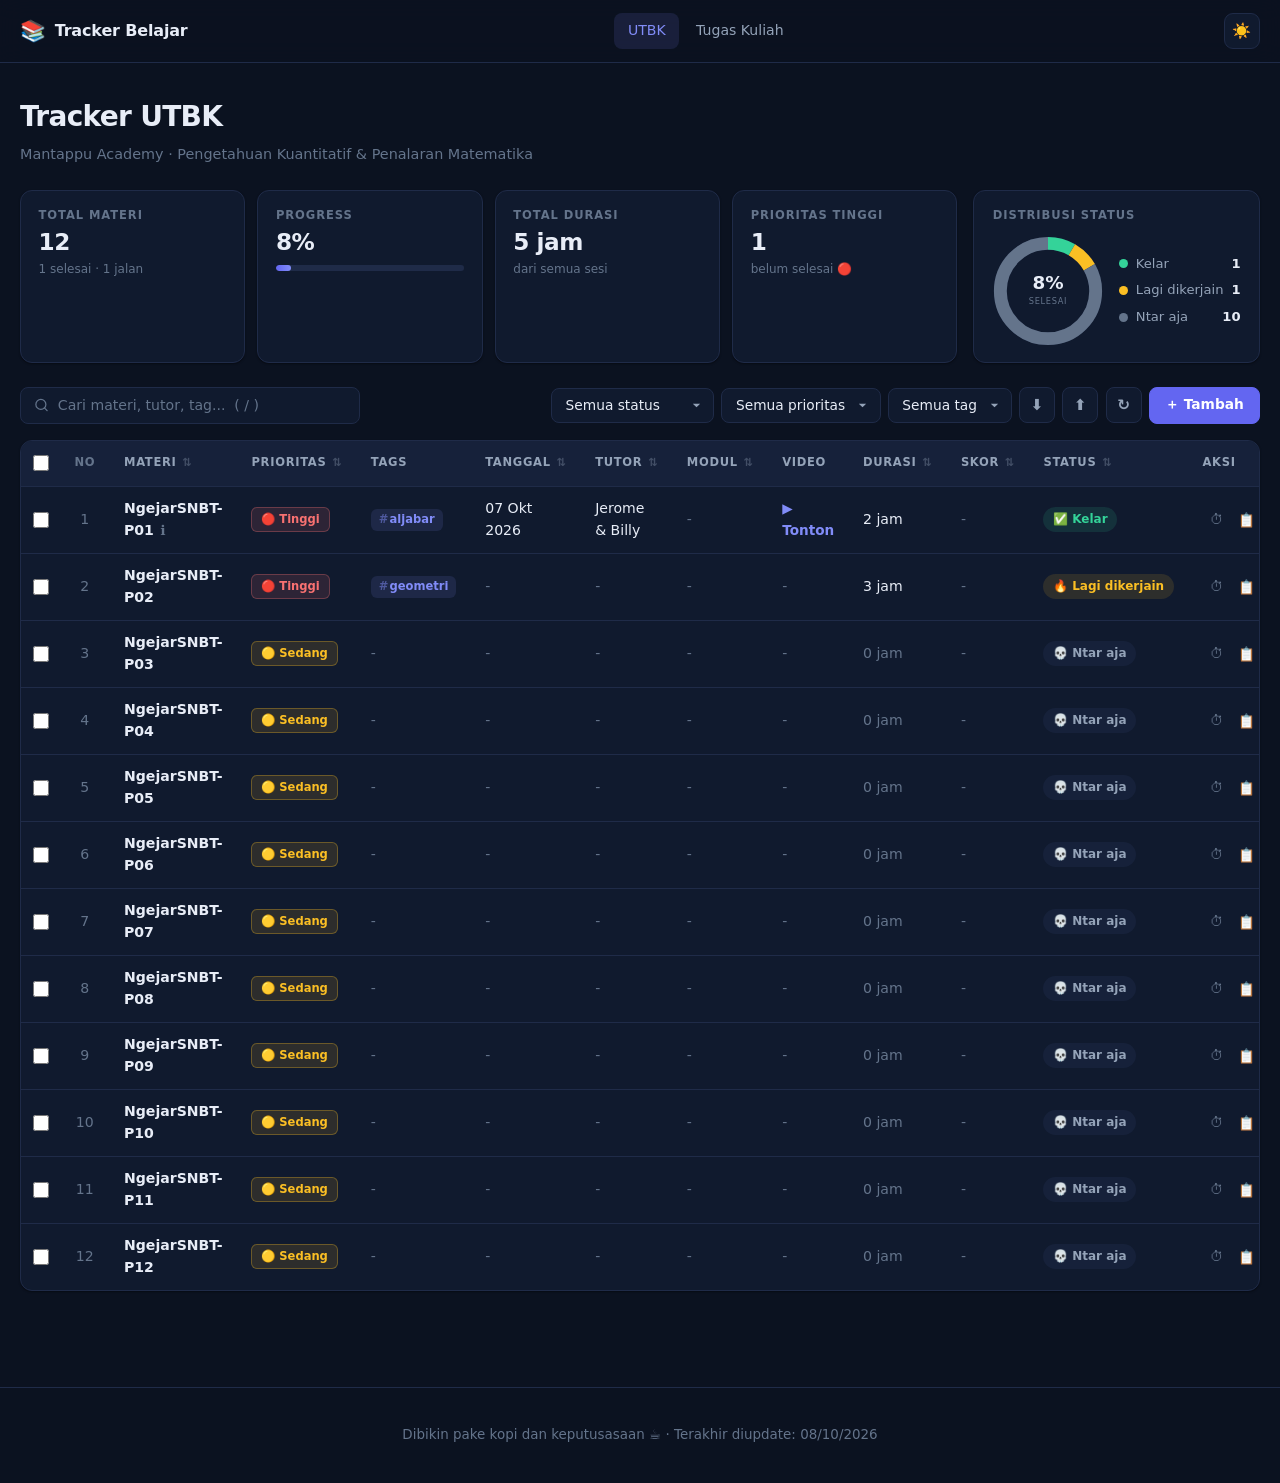
==== index.html @ 646f605d "init: tracker belajar" ====
<!DOCTYPE html>
<html lang="id">

<head>
    <meta charset="UTF-8">
    <meta name="viewport" content="width=device-width, initial-scale=1.0">
    <meta name="description" content="Tracker belajar UTBK dan tugas kuliah">
    <meta name="theme-color" content="#0b1220">
    <title>Tracker UTBK · Tracker Belajar</title>
    <link rel="icon" href="data:image/svg+xml,%3Csvg xmlns='http://www.w3.org/2000/svg' viewBox='0 0 100 100'%3E%3Ctext y='.9em' font-size='90'%3E%F0%9F%93%9A%3C/text%3E%3C/svg%3E">
    <link rel="manifest" href="manifest.json">
    <link rel="stylesheet" href="css/style.css">
</head>

<body data-page="utbk">

    <header class="site-header">
        <div class="container header-inner">
            <a href="index.html" class="brand">
                <span class="brand-icon">📚</span>
                <span class="brand-text">Tracker Belajar</span>
            </a>
            <nav class="nav">
                <a href="index.html" class="nav-link active">UTBK</a>
                <a href="tugas.html" class="nav-link">Tugas Kuliah</a>
            </nav>
            <div class="header-actions">
                <button class="icon-round" id="btn-theme" title="Ganti tema" aria-label="Ganti tema">☀️</button>
            </div>
        </div>
    </header>

    <main class="container">

        <section class="hero">
            <h1>Tracker UTBK</h1>
            <p class="subtitle">Mantappu Academy · Pengetahuan Kuantitatif &amp; Penalaran Matematika</p>
        </section>

        <section class="dashboard">
            <div class="stats" id="stats" aria-label="Statistik"></div>
            <div class="chart-card">
                <div class="chart-title">Distribusi Status</div>
                <div class="chart-wrap">
                    <svg id="chart" viewBox="0 0 120 120" aria-hidden="true"></svg>
                    <div class="chart-legend" id="chart-legend"></div>
                </div>
            </div>
        </section>

        <section class="toolbar">
            <div class="search-box">
                <svg viewBox="0 0 24 24" fill="none" stroke="currentColor" stroke-width="2" stroke-linecap="round" stroke-linejoin="round" aria-hidden="true">
                    <circle cx="11" cy="11" r="8"></circle>
                    <line x1="21" y1="21" x2="16.65" y2="16.65"></line>
                </svg>
                <input type="search" id="search" placeholder="Cari materi, tutor, tag...  ( / )" aria-label="Cari">
            </div>
            <div class="filters">
                <select id="filter-status" aria-label="Filter status">
                    <option value="all">Semua status</option>
                    <option value="selesai">✅ Kelar</option>
                    <option value="progress">🔥 Lagi dikerjain</option>
                    <option value="pending">💀 Ntar aja</option>
                </select>
                <select id="filter-priority" aria-label="Filter prioritas">
                    <option value="all">Semua prioritas</option>
                    <option value="high">🔴 Tinggi</option>
                    <option value="med">🟡 Sedang</option>
                    <option value="low">🔵 Rendah</option>
                </select>
                <select id="filter-tag" aria-label="Filter tag">
                    <option value="all">Semua tag</option>
                </select>
                <button class="btn btn-icon" id="btn-export" title="Export JSON" aria-label="Export">⬇</button>
                <button class="btn btn-icon" id="btn-import" title="Import JSON" aria-label="Import">⬆</button>
                <button class="btn btn-icon" id="btn-reset" title="Reset ke data awal" aria-label="Reset">↻</button>
                <button class="btn btn-primary" id="btn-add" title="Tambah (N)">＋ Tambah</button>
                <input type="file" id="import-file" accept="application/json,.json" hidden>
            </div>
        </section>

        <div class="bulk-bar" id="bulk-bar" hidden>
            <span class="bulk-count" id="bulk-count">0 item dipilih</span>
            <span class="spacer"></span>
            <button class="btn btn-ghost" id="btn-bulk-clear">Batal</button>
            <button class="btn btn-danger" id="btn-bulk-delete">Hapus terpilih</button>
        </div>

        <section class="table-wrap">
            <table id="utbk-table">
                <thead></thead>
                <tbody></tbody>
            </table>
            <div id="empty-state" class="empty-state" hidden>
                <span class="emoji">🔍</span>
                <p>Tidak ada data yang cocok. Coba ubah filter atau kata kunci.</p>
            </div>
        </section>

    </main>

    <footer class="site-footer">
        <div class="container">
            <p>Dibikin pake kopi dan keputusasaan ☕ · Terakhir diupdate:
                <time datetime="2026-10-08">08/10/2026</time>
            </p>
        </div>
    </footer>

    <!-- Running timer -->
    <div class="running-timer" id="running-timer" hidden>
        <span class="running-dot"></span>
        <span class="running-label" id="running-label">Fokus</span>
        <span class="running-time" id="running-time">00:00:00</span>
        <button class="btn btn-primary" id="btn-stop-timer">Stop &amp; Simpan</button>
        <button class="btn btn-ghost" id="btn-cancel-timer">Batal</button>
    </div>

    <!-- Modal -->
    <div class="modal-backdrop" id="modal" hidden>
        <div class="modal" role="dialog" aria-modal="true" aria-labelledby="modal-title">
            <header class="modal-header">
                <h2 id="modal-title">Tambah Data</h2>
                <button class="btn-close" id="modal-close" aria-label="Tutup">×</button>
            </header>
            <form id="form" class="modal-body" novalidate></form>
        </div>
    </div>

    <div class="toast-container" id="toast-container" aria-live="polite"></div>

    <script src="js/app.js"></script>
</body>

</html>
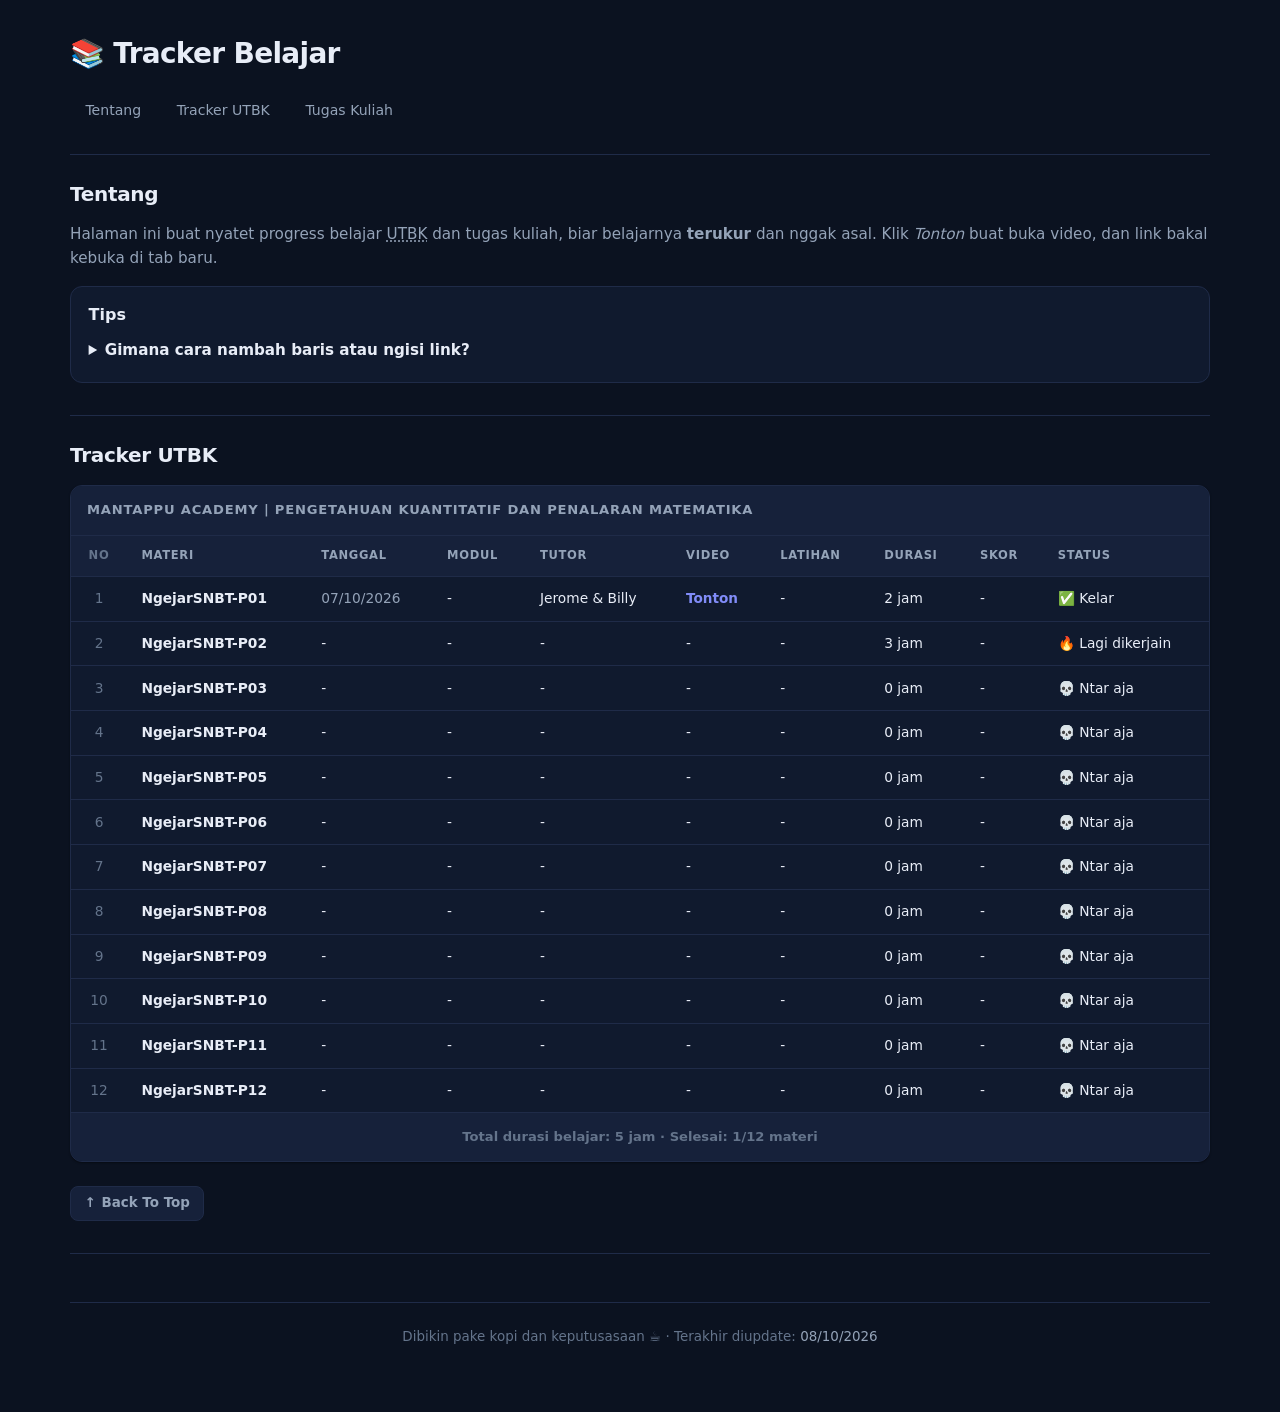
==== commit e028ce79: "style: dark dove theme" ====
--- a/index.html
+++ b/index.html
@@ -6,131 +6,180 @@
     <meta name="viewport" content="width=device-width, initial-scale=1.0">
     <meta name="description" content="Tracker belajar UTBK dan tugas kuliah">
     <meta name="theme-color" content="#0b1220">
-    <title>Tracker UTBK · Tracker Belajar</title>
+    <title>Tracker Belajar</title>
     <link rel="icon" href="data:image/svg+xml,%3Csvg xmlns='http://www.w3.org/2000/svg' viewBox='0 0 100 100'%3E%3Ctext y='.9em' font-size='90'%3E%F0%9F%93%9A%3C/text%3E%3C/svg%3E">
-    <link rel="manifest" href="manifest.json">
     <link rel="stylesheet" href="css/style.css">
 </head>
 
-<body data-page="utbk">
-
-    <header class="site-header">
-        <div class="container header-inner">
-            <a href="index.html" class="brand">
-                <span class="brand-icon">📚</span>
-                <span class="brand-text">Tracker Belajar</span>
-            </a>
-            <nav class="nav">
-                <a href="index.html" class="nav-link active">UTBK</a>
-                <a href="tugas.html" class="nav-link">Tugas Kuliah</a>
-            </nav>
-            <div class="header-actions">
-                <button class="icon-round" id="btn-theme" title="Ganti tema" aria-label="Ganti tema">☀️</button>
+<body>
+    <header>
+        <h1>📚 Tracker Belajar</h1>
+        <nav>
+            <ul>
+                <li><a href="#about">Tentang</a></li>
+                <li><a href="#utbk">Tracker UTBK</a></li>
+                <li><a href="tugas.html">Tugas Kuliah</a></li>
+            </ul>
+        </nav>
+    </header>
+    <hr>
+    <main>
+        <article id="about">
+            <h2>Tentang</h2>
+            <p>
+                Halaman ini buat nyatet progress belajar <abbr title="Ujian Tulis Berbasis Komputer">UTBK</abbr>
+                dan tugas kuliah, biar belajarnya <strong>terukur</strong> dan nggak asal. Klik <em>Tonton</em>
+                buat buka video, dan link bakal kebuka di tab baru.
+            </p>
+            <aside>
+                <h3>Tips</h3>
+                <details>
+                    <summary>Gimana cara nambah baris atau ngisi link?</summary>
+                    <p>
+                        Buka <code>index.html</code>, copy satu blok <code>&lt;tr&gt;...&lt;/tr&gt;</code>, lalu ganti
+                        isinya. Buat ngisi link, ganti <code>-</code> jadi:
+                    </p>
+                    <p>
+                        <code>&lt;a href="LINK-LO" target="_blank" rel="noopener noreferrer"&gt;Tonton&lt;/a&gt;</code>
+                    </p>
+                </details>
+            </aside>
+        </article>
+        <hr>
+        <article id="utbk">
+            <h2>Tracker UTBK</h2>
+            <div class="table-wrap">
+                <table>
+                    <caption>Mantappu Academy | Pengetahuan Kuantitatif dan Penalaran Matematika</caption>
+                    <thead>
+                        <tr>
+                            <th scope="col">No</th>
+                            <th scope="col">Materi</th>
+                            <th scope="col">Tanggal</th>
+                            <th scope="col">Modul</th>
+                            <th scope="col">Tutor</th>
+                            <th scope="col">Video</th>
+                            <th scope="col">Latihan</th>
+                            <th scope="col">Durasi</th>
+                            <th scope="col">Skor</th>
+                            <th scope="col">Status</th>
+                        </tr>
+                    </thead>
+                    <tbody>
+                        <tr>
+                            <td>1</td>
+                            <th scope="row">NgejarSNBT-P01</th>
+                            <td><time datetime="2026-10-07">07/10/2026</time></td>
+                            <td>-</td>
+                            <td>Jerome &amp; Billy</td>
+                            <td><a href="https://youtu.be/MTq084lkLxo?si=QuShExB4CA-Hv3eI" target="_blank" rel="noopener noreferrer">Tonton</a></td>
+                            <td>-</td>
+                            <td>2 jam</td>
+                            <td>-</td>
+                            <td>✅ Kelar</td>
+                        </tr>
+                        <tr>
+                            <td>2</td>
+                            <th scope="row">NgejarSNBT-P02</th>
+                            <td>-</td>
+                            <td>-</td>
+                            <td>-</td>
+                            <td>-</td>
+                            <td>-</td>
+                            <td>3 jam</td>
+                            <td>-</td>
+                            <td>🔥 Lagi dikerjain</td>
+                        </tr>
+                        <tr>
+                            <td>3</td>
+                            <th scope="row">NgejarSNBT-P03</th>
+                            <td>-</td><td>-</td><td>-</td><td>-</td><td>-</td>
+                            <td>0 jam</td><td>-</td>
+                            <td>💀 Ntar aja</td>
+                        </tr>
+                        <tr>
+                            <td>4</td>
+                            <th scope="row">NgejarSNBT-P04</th>
+                            <td>-</td><td>-</td><td>-</td><td>-</td><td>-</td>
+                            <td>0 jam</td><td>-</td>
+                            <td>💀 Ntar aja</td>
+                        </tr>
+                        <tr>
+                            <td>5</td>
+                            <th scope="row">NgejarSNBT-P05</th>
+                            <td>-</td><td>-</td><td>-</td><td>-</td><td>-</td>
+                            <td>0 jam</td><td>-</td>
+                            <td>💀 Ntar aja</td>
+                        </tr>
+                        <tr>
+                            <td>6</td>
+                            <th scope="row">NgejarSNBT-P06</th>
+                            <td>-</td><td>-</td><td>-</td><td>-</td><td>-</td>
+                            <td>0 jam</td><td>-</td>
+                            <td>💀 Ntar aja</td>
+                        </tr>
+                        <tr>
+                            <td>7</td>
+                            <th scope="row">NgejarSNBT-P07</th>
+                            <td>-</td><td>-</td><td>-</td><td>-</td><td>-</td>
+                            <td>0 jam</td><td>-</td>
+                            <td>💀 Ntar aja</td>
+                        </tr>
+                        <tr>
+                            <td>8</td>
+                            <th scope="row">NgejarSNBT-P08</th>
+                            <td>-</td><td>-</td><td>-</td><td>-</td><td>-</td>
+                            <td>0 jam</td><td>-</td>
+                            <td>💀 Ntar aja</td>
+                        </tr>
+                        <tr>
+                            <td>9</td>
+                            <th scope="row">NgejarSNBT-P09</th>
+                            <td>-</td><td>-</td><td>-</td><td>-</td><td>-</td>
+                            <td>0 jam</td><td>-</td>
+                            <td>💀 Ntar aja</td>
+                        </tr>
+                        <tr>
+                            <td>10</td>
+                            <th scope="row">NgejarSNBT-P10</th>
+                            <td>-</td><td>-</td><td>-</td><td>-</td><td>-</td>
+                            <td>0 jam</td><td>-</td>
+                            <td>💀 Ntar aja</td>
+                        </tr>
+                        <tr>
+                            <td>11</td>
+                            <th scope="row">NgejarSNBT-P11</th>
+                            <td>-</td><td>-</td><td>-</td><td>-</td><td>-</td>
+                            <td>0 jam</td><td>-</td>
+                            <td>💀 Ntar aja</td>
+                        </tr>
+                        <tr>
+                            <td>12</td>
+                            <th scope="row">NgejarSNBT-P12</th>
+                            <td>-</td><td>-</td><td>-</td><td>-</td><td>-</td>
+                            <td>0 jam</td><td>-</td>
+                            <td>💀 Ntar aja</td>
+                        </tr>
+                    </tbody>
+                    <tfoot>
+                        <tr>
+                            <td colspan="10">
+                                Total durasi belajar: 5 jam &middot; Selesai: 1/12 materi
+                            </td>
+                        </tr>
+                    </tfoot>
+                </table>
             </div>
-        </div>
-    </header>
-
-    <main class="container">
-
-        <section class="hero">
-            <h1>Tracker UTBK</h1>
-            <p class="subtitle">Mantappu Academy · Pengetahuan Kuantitatif &amp; Penalaran Matematika</p>
-        </section>
-
-        <section class="dashboard">
-            <div class="stats" id="stats" aria-label="Statistik"></div>
-            <div class="chart-card">
-                <div class="chart-title">Distribusi Status</div>
-                <div class="chart-wrap">
-                    <svg id="chart" viewBox="0 0 120 120" aria-hidden="true"></svg>
-                    <div class="chart-legend" id="chart-legend"></div>
-                </div>
-            </div>
-        </section>
-
-        <section class="toolbar">
-            <div class="search-box">
-                <svg viewBox="0 0 24 24" fill="none" stroke="currentColor" stroke-width="2" stroke-linecap="round" stroke-linejoin="round" aria-hidden="true">
-                    <circle cx="11" cy="11" r="8"></circle>
-                    <line x1="21" y1="21" x2="16.65" y2="16.65"></line>
-                </svg>
-                <input type="search" id="search" placeholder="Cari materi, tutor, tag...  ( / )" aria-label="Cari">
-            </div>
-            <div class="filters">
-                <select id="filter-status" aria-label="Filter status">
-                    <option value="all">Semua status</option>
-                    <option value="selesai">✅ Kelar</option>
-                    <option value="progress">🔥 Lagi dikerjain</option>
-                    <option value="pending">💀 Ntar aja</option>
-                </select>
-                <select id="filter-priority" aria-label="Filter prioritas">
-                    <option value="all">Semua prioritas</option>
-                    <option value="high">🔴 Tinggi</option>
-                    <option value="med">🟡 Sedang</option>
-                    <option value="low">🔵 Rendah</option>
-                </select>
-                <select id="filter-tag" aria-label="Filter tag">
-                    <option value="all">Semua tag</option>
-                </select>
-                <button class="btn btn-icon" id="btn-export" title="Export JSON" aria-label="Export">⬇</button>
-                <button class="btn btn-icon" id="btn-import" title="Import JSON" aria-label="Import">⬆</button>
-                <button class="btn btn-icon" id="btn-reset" title="Reset ke data awal" aria-label="Reset">↻</button>
-                <button class="btn btn-primary" id="btn-add" title="Tambah (N)">＋ Tambah</button>
-                <input type="file" id="import-file" accept="application/json,.json" hidden>
-            </div>
-        </section>
-
-        <div class="bulk-bar" id="bulk-bar" hidden>
-            <span class="bulk-count" id="bulk-count">0 item dipilih</span>
-            <span class="spacer"></span>
-            <button class="btn btn-ghost" id="btn-bulk-clear">Batal</button>
-            <button class="btn btn-danger" id="btn-bulk-delete">Hapus terpilih</button>
-        </div>
-
-        <section class="table-wrap">
-            <table id="utbk-table">
-                <thead></thead>
-                <tbody></tbody>
-            </table>
-            <div id="empty-state" class="empty-state" hidden>
-                <span class="emoji">🔍</span>
-                <p>Tidak ada data yang cocok. Coba ubah filter atau kata kunci.</p>
-            </div>
-        </section>
-
+            <br>
+            <p>
+                <a href="#">Back To Top</a>
+            </p>
+        </article>
     </main>
-
-    <footer class="site-footer">
-        <div class="container">
-            <p>Dibikin pake kopi dan keputusasaan ☕ · Terakhir diupdate:
-                <time datetime="2026-10-08">08/10/2026</time>
-            </p>
-        </div>
+    <hr>
+    <footer>
+        <p>Dibikin pake kopi dan keputusasaan ☕ &middot; Terakhir diupdate: <time datetime="2026-10-08">08/10/2026</time></p>
     </footer>
-
-    <!-- Running timer -->
-    <div class="running-timer" id="running-timer" hidden>
-        <span class="running-dot"></span>
-        <span class="running-label" id="running-label">Fokus</span>
-        <span class="running-time" id="running-time">00:00:00</span>
-        <button class="btn btn-primary" id="btn-stop-timer">Stop &amp; Simpan</button>
-        <button class="btn btn-ghost" id="btn-cancel-timer">Batal</button>
-    </div>
-
-    <!-- Modal -->
-    <div class="modal-backdrop" id="modal" hidden>
-        <div class="modal" role="dialog" aria-modal="true" aria-labelledby="modal-title">
-            <header class="modal-header">
-                <h2 id="modal-title">Tambah Data</h2>
-                <button class="btn-close" id="modal-close" aria-label="Tutup">×</button>
-            </header>
-            <form id="form" class="modal-body" novalidate></form>
-        </div>
-    </div>
-
-    <div class="toast-container" id="toast-container" aria-live="polite"></div>
-
-    <script src="js/app.js"></script>
 </body>
 
 </html>
--- a/css/style.css
+++ b/css/style.css
@@ -0,0 +1,335 @@
+/* ============================================================
+   Tracker Belajar — Dark Dove (simple, no JS)
+   ============================================================ */
+
+:root {
+    --bg:          #0b1220;
+    --bg-1:        #101a2e;
+    --bg-2:        #16213a;
+    --bg-3:        #1f2b48;
+
+    --border:      #1f2b48;
+    --border-2:    #2c3a5c;
+
+    --text:        #e8edf7;
+    --text-dim:    #94a3b8;
+    --text-mute:   #64748b;
+
+    --accent:      #818cf8;
+    --accent-2:    #6366f1;
+    --accent-soft: rgba(129, 140, 248, 0.12);
+
+    --radius:      12px;
+    --radius-sm:   8px;
+    --shadow-sm:   0 1px 2px rgba(0, 0, 0, 0.4);
+
+    color-scheme: dark;
+}
+
+* { box-sizing: border-box; }
+
+html { font-size: 16px; scroll-behavior: smooth; }
+
+body {
+    min-height: 100vh;
+    max-width: 1180px;
+    margin: 0 auto;
+    padding: 2rem 1.25rem 4rem;
+    background: var(--bg);
+    color: var(--text);
+    font-family: ui-sans-serif, system-ui, -apple-system, "Segoe UI", Roboto,
+                 "Helvetica Neue", Arial, sans-serif;
+    font-size: 0.95rem;
+    line-height: 1.55;
+    -webkit-font-smoothing: antialiased;
+}
+
+/* ---------- Header ---------- */
+header { margin-bottom: 1.5rem; }
+
+header h1 {
+    margin: 0 0 1rem;
+    font-size: clamp(1.4rem, 2.5vw, 1.75rem);
+    font-weight: 800;
+    letter-spacing: -0.025em;
+    color: var(--text);
+}
+
+header nav ul {
+    display: flex;
+    flex-wrap: wrap;
+    gap: 0.3rem;
+    list-style: none;
+    padding: 0;
+    margin: 0;
+}
+
+header nav a {
+    display: inline-block;
+    color: var(--text-dim);
+    text-decoration: none;
+    padding: 0.45rem 0.9rem;
+    border-radius: 8px;
+    font-size: 0.88rem;
+    font-weight: 500;
+    transition: all 0.15s ease;
+    border: 1px solid transparent;
+}
+
+header nav a:hover {
+    color: var(--text);
+    background: var(--bg-2);
+    border-color: var(--border);
+}
+
+/* ---------- HR ---------- */
+hr {
+    border: none;
+    border-top: 1px solid var(--border);
+    margin: 1.5rem 0;
+}
+
+/* ---------- Main ---------- */
+article, section { margin-bottom: 2rem; }
+
+h2 {
+    font-size: 1.25rem;
+    font-weight: 700;
+    letter-spacing: -0.015em;
+    margin: 0 0 0.85rem;
+    color: var(--text);
+}
+
+h3 {
+    font-size: 1rem;
+    font-weight: 700;
+    margin: 0 0 0.5rem;
+    color: var(--text);
+}
+
+p { margin: 0 0 0.75rem; color: var(--text-dim); }
+
+a { color: var(--accent); text-decoration: none; transition: color 0.15s; }
+a:hover { color: #a5b4fc; text-decoration: underline; }
+
+abbr {
+    text-decoration: underline dotted;
+    text-underline-offset: 2px;
+    cursor: help;
+}
+
+code {
+    font-family: ui-monospace, "SF Mono", "Cascadia Code", "JetBrains Mono",
+                 "Courier New", monospace;
+    font-size: 0.85em;
+    padding: 0.15rem 0.4rem;
+    background: var(--bg-2);
+    border: 1px solid var(--border);
+    border-radius: 5px;
+    color: var(--accent);
+}
+
+/* ---------- Aside / details ---------- */
+aside {
+    margin: 1rem 0;
+    padding: 1rem 1.1rem;
+    background: var(--bg-1);
+    border: 1px solid var(--border);
+    border-radius: var(--radius);
+}
+
+details summary {
+    cursor: pointer;
+    font-weight: 600;
+    color: var(--text);
+    padding: 0.2rem 0;
+    user-select: none;
+}
+
+details summary:hover { color: var(--accent); }
+
+details[open] summary {
+    margin-bottom: 0.6rem;
+    padding-bottom: 0.6rem;
+    border-bottom: 1px solid var(--border);
+}
+
+details p { margin: 0.5rem 0; }
+
+/* ---------- Table ---------- */
+.table-wrap {
+    overflow-x: auto;
+    background: var(--bg-1);
+    border: 1px solid var(--border);
+    border-radius: var(--radius);
+    box-shadow: var(--shadow-sm);
+    scrollbar-width: thin;
+    scrollbar-color: var(--border-2) transparent;
+}
+
+.table-wrap::-webkit-scrollbar { height: 8px; }
+.table-wrap::-webkit-scrollbar-track { background: transparent; }
+.table-wrap::-webkit-scrollbar-thumb {
+    background: var(--border-2);
+    border-radius: 999px;
+}
+
+table {
+    width: 100%;
+    border-collapse: collapse;
+    font-size: 0.86rem;
+}
+
+caption {
+    padding: 0.9rem 1rem;
+    font-weight: 700;
+    font-size: 0.82rem;
+    color: var(--text-dim);
+    text-align: left;
+    text-transform: uppercase;
+    letter-spacing: 0.06em;
+    border-bottom: 1px solid var(--border);
+    background: var(--bg-2);
+}
+
+thead {
+    background: var(--bg-2);
+    border-bottom: 1px solid var(--border);
+}
+
+thead th {
+    text-align: left;
+    padding: 0.7rem 0.9rem;
+    font-size: 0.72rem;
+    text-transform: uppercase;
+    letter-spacing: 0.06em;
+    color: var(--text-dim);
+    font-weight: 600;
+    white-space: nowrap;
+    border: none;
+}
+
+tbody tr {
+    border-top: 1px solid var(--border);
+    transition: background 0.12s ease;
+}
+
+tbody tr:hover { background: var(--bg-2); }
+
+tbody td,
+tbody th {
+    padding: 0.7rem 0.9rem;
+    text-align: left;
+    border: none;
+    color: var(--text);
+    white-space: nowrap;
+    font-weight: normal;
+    font-family: inherit;
+}
+
+tbody th[scope="row"] {
+    font-weight: 700;
+    color: var(--text);
+}
+
+tbody td a {
+    color: var(--accent);
+    font-weight: 600;
+    font-size: 0.85rem;
+}
+
+tbody td a:hover { color: #a5b4fc; }
+
+td:first-child,
+thead th:first-child {
+    text-align: center;
+    width: 56px;
+    color: var(--text-mute);
+    font-variant-numeric: tabular-nums;
+}
+
+time { color: var(--text-dim); font-variant-numeric: tabular-nums; }
+
+tfoot td {
+    padding: 0.85rem 1rem;
+    background: var(--bg-2);
+    font-weight: 600;
+    color: var(--text-dim);
+    white-space: normal;
+    border-top: 1px solid var(--border);
+    font-size: 0.82rem;
+}
+
+/* ---------- Definition list ---------- */
+dl {
+    display: grid;
+    grid-template-columns: max-content 1fr;
+    gap: 0.5rem 1rem;
+    margin: 0;
+    padding: 1rem 1.1rem;
+    background: var(--bg-1);
+    border: 1px solid var(--border);
+    border-radius: var(--radius);
+}
+
+dt {
+    font-weight: 700;
+    color: var(--text);
+    white-space: nowrap;
+}
+
+dd { margin: 0; color: var(--text-dim); }
+
+/* ---------- Footer ---------- */
+footer {
+    margin-top: 3rem;
+    padding-top: 1.5rem;
+    border-top: 1px solid var(--border);
+    color: var(--text-mute);
+    font-size: 0.84rem;
+    text-align: center;
+}
+
+footer p { margin: 0; color: var(--text-mute); }
+
+/* ---------- Back to top ---------- */
+a[href="#"] {
+    display: inline-flex;
+    align-items: center;
+    gap: 0.35rem;
+    padding: 0.4rem 0.85rem;
+    background: var(--bg-2);
+    border: 1px solid var(--border);
+    border-radius: 8px;
+    font-size: 0.84rem;
+    font-weight: 600;
+    color: var(--text-dim);
+    text-decoration: none;
+    transition: all 0.15s;
+}
+
+a[href="#"]:hover {
+    color: var(--accent);
+    border-color: var(--accent-2);
+    background: var(--accent-soft);
+    text-decoration: none;
+}
+
+a[href="#"]::before { content: '↑'; }
+
+/* ---------- Responsive ---------- */
+@media (max-width: 768px) {
+    body { padding: 1.5rem 1rem 3rem; }
+    header h1 { font-size: 1.3rem; }
+    table { font-size: 0.8rem; }
+    thead th, tbody td, tbody th { padding: 0.55rem 0.7rem; }
+    caption { padding: 0.75rem 0.85rem; font-size: 0.75rem; }
+    dl { grid-template-columns: 1fr; gap: 0.15rem; }
+    dt { margin-top: 0.5rem; }
+    dt:first-child { margin-top: 0; }
+}
+
+@media (max-width: 480px) {
+    body { font-size: 0.92rem; }
+    table { font-size: 0.75rem; }
+}
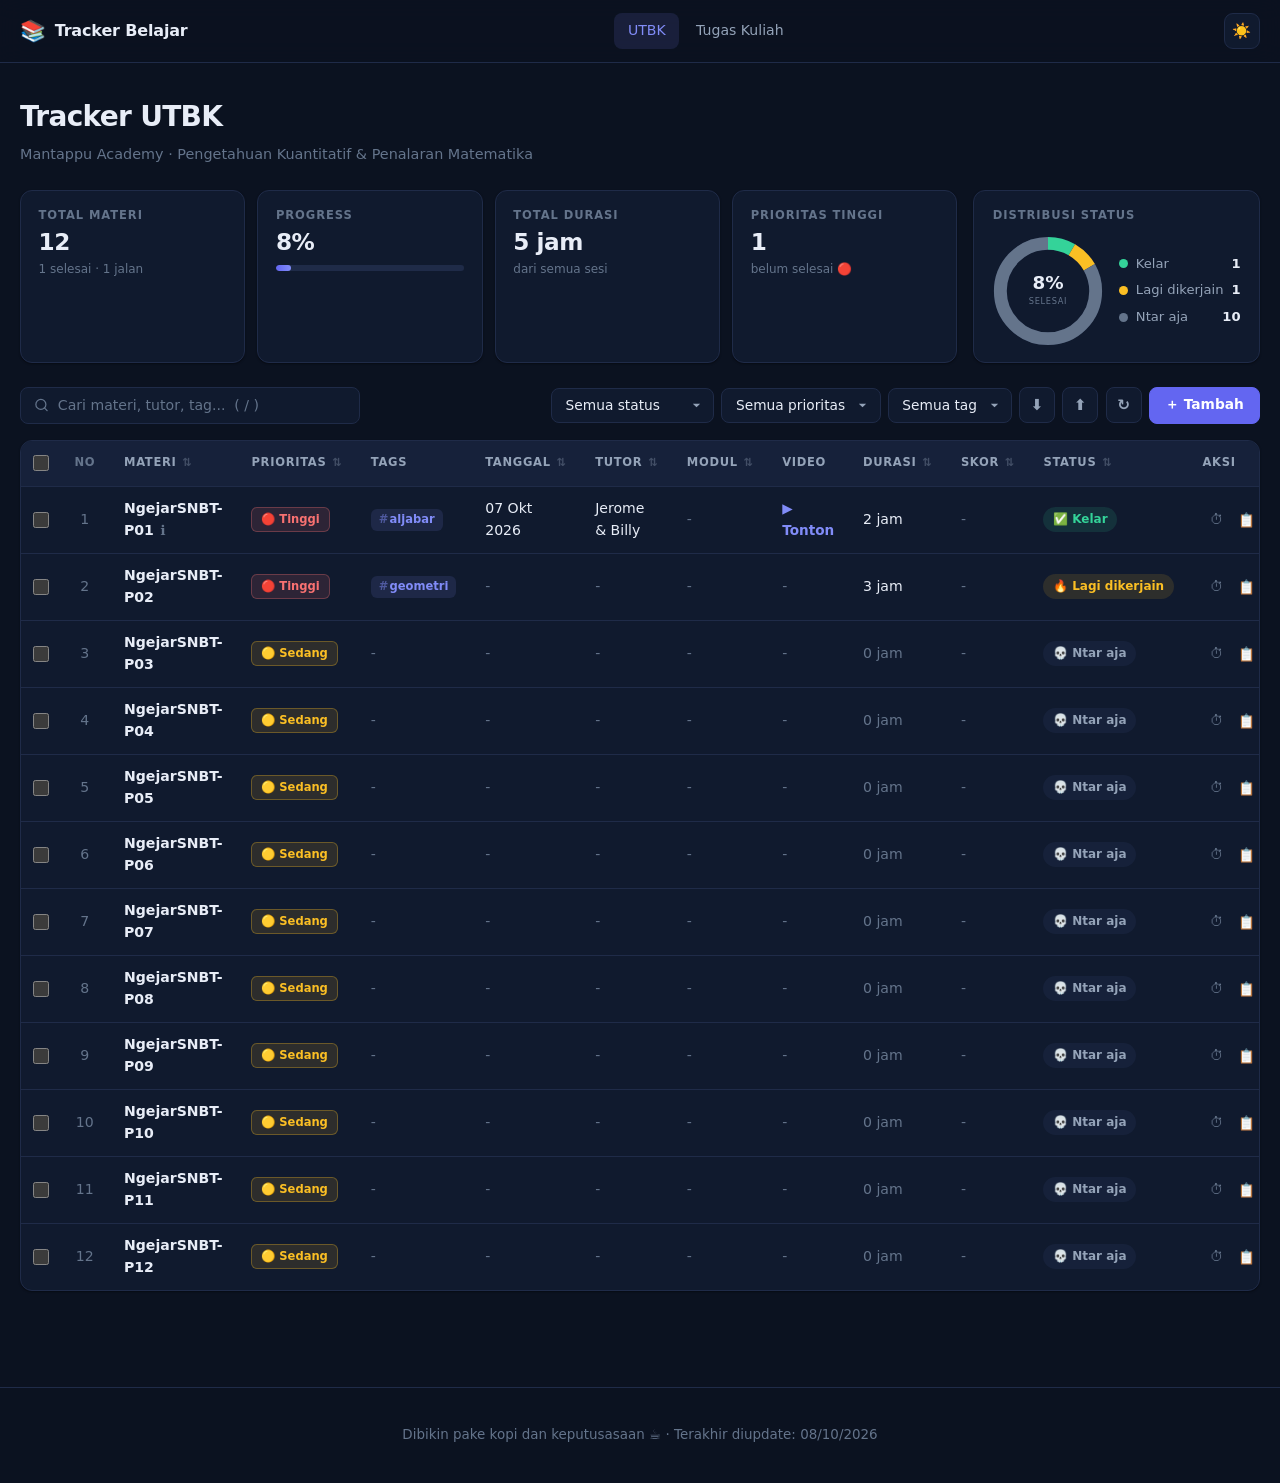
==== commit 862731d3: "feat: v5 dark dove + CRUD lengkap, matiin SW" ====
--- a/index.html
+++ b/index.html
@@ -6,180 +6,129 @@
     <meta name="viewport" content="width=device-width, initial-scale=1.0">
     <meta name="description" content="Tracker belajar UTBK dan tugas kuliah">
     <meta name="theme-color" content="#0b1220">
-    <title>Tracker Belajar</title>
+    <title>Tracker UTBK · Tracker Belajar</title>
     <link rel="icon" href="data:image/svg+xml,%3Csvg xmlns='http://www.w3.org/2000/svg' viewBox='0 0 100 100'%3E%3Ctext y='.9em' font-size='90'%3E%F0%9F%93%9A%3C/text%3E%3C/svg%3E">
+    <link rel="manifest" href="manifest.json">
     <link rel="stylesheet" href="css/style.css">
 </head>
 
-<body>
-    <header>
-        <h1>📚 Tracker Belajar</h1>
-        <nav>
-            <ul>
-                <li><a href="#about">Tentang</a></li>
-                <li><a href="#utbk">Tracker UTBK</a></li>
-                <li><a href="tugas.html">Tugas Kuliah</a></li>
-            </ul>
-        </nav>
+<body data-page="utbk">
+
+    <header class="site-header">
+        <div class="container header-inner">
+            <a href="index.html" class="brand">
+                <span class="brand-icon">📚</span>
+                <span class="brand-text">Tracker Belajar</span>
+            </a>
+            <nav class="nav">
+                <a href="index.html" class="nav-link active">UTBK</a>
+                <a href="tugas.html" class="nav-link">Tugas Kuliah</a>
+            </nav>
+            <div class="header-actions">
+                <button class="icon-round" id="btn-theme" title="Ganti tema" aria-label="Ganti tema">☀️</button>
+            </div>
+        </div>
     </header>
-    <hr>
-    <main>
-        <article id="about">
-            <h2>Tentang</h2>
-            <p>
-                Halaman ini buat nyatet progress belajar <abbr title="Ujian Tulis Berbasis Komputer">UTBK</abbr>
-                dan tugas kuliah, biar belajarnya <strong>terukur</strong> dan nggak asal. Klik <em>Tonton</em>
-                buat buka video, dan link bakal kebuka di tab baru.
+
+    <main class="container">
+
+        <section class="hero">
+            <h1>Tracker UTBK</h1>
+            <p class="subtitle">Mantappu Academy · Pengetahuan Kuantitatif &amp; Penalaran Matematika</p>
+        </section>
+
+        <section class="dashboard">
+            <div class="stats" id="stats" aria-label="Statistik"></div>
+            <div class="chart-card">
+                <div class="chart-title">Distribusi Status</div>
+                <div class="chart-wrap">
+                    <svg id="chart" viewBox="0 0 120 120" aria-hidden="true"></svg>
+                    <div class="chart-legend" id="chart-legend"></div>
+                </div>
+            </div>
+        </section>
+
+        <section class="toolbar">
+            <div class="search-box">
+                <svg viewBox="0 0 24 24" fill="none" stroke="currentColor" stroke-width="2" stroke-linecap="round" stroke-linejoin="round" aria-hidden="true">
+                    <circle cx="11" cy="11" r="8"></circle>
+                    <line x1="21" y1="21" x2="16.65" y2="16.65"></line>
+                </svg>
+                <input type="search" id="search" placeholder="Cari materi, tutor, tag...  ( / )" aria-label="Cari">
+            </div>
+            <div class="filters">
+                <select id="filter-status" aria-label="Filter status">
+                    <option value="all">Semua status</option>
+                    <option value="selesai">✅ Kelar</option>
+                    <option value="progress">🔥 Lagi dikerjain</option>
+                    <option value="pending">💀 Ntar aja</option>
+                </select>
+                <select id="filter-priority" aria-label="Filter prioritas">
+                    <option value="all">Semua prioritas</option>
+                    <option value="high">🔴 Tinggi</option>
+                    <option value="med">🟡 Sedang</option>
+                    <option value="low">🔵 Rendah</option>
+                </select>
+                <select id="filter-tag" aria-label="Filter tag">
+                    <option value="all">Semua tag</option>
+                </select>
+                <button class="btn btn-icon" id="btn-export" title="Export JSON" aria-label="Export">⬇</button>
+                <button class="btn btn-icon" id="btn-import" title="Import JSON" aria-label="Import">⬆</button>
+                <button class="btn btn-icon" id="btn-reset" title="Reset ke data awal" aria-label="Reset">↻</button>
+                <button class="btn btn-primary" id="btn-add" title="Tambah (N)">＋ Tambah</button>
+                <input type="file" id="import-file" accept="application/json,.json" hidden>
+            </div>
+        </section>
+
+        <div class="bulk-bar" id="bulk-bar" hidden>
+            <span class="bulk-count" id="bulk-count">0 item dipilih</span>
+            <span class="spacer"></span>
+            <button class="btn btn-ghost" id="btn-bulk-clear">Batal</button>
+            <button class="btn btn-danger" id="btn-bulk-delete">Hapus terpilih</button>
+        </div>
+
+        <section class="table-wrap">
+            <table id="utbk-table">
+                <thead></thead>
+                <tbody></tbody>
+            </table>
+            <div id="empty-state" class="empty-state" hidden>
+                <span class="emoji">🔍</span>
+                <p>Tidak ada data yang cocok. Coba ubah filter atau kata kunci.</p>
+            </div>
+        </section>
+
+    </main>
+
+    <footer class="site-footer">
+        <div class="container">
+            <p>Dibikin pake kopi dan keputusasaan ☕ · Terakhir diupdate:
+                <time datetime="2026-10-08">08/10/2026</time>
             </p>
-            <aside>
-                <h3>Tips</h3>
-                <details>
-                    <summary>Gimana cara nambah baris atau ngisi link?</summary>
-                    <p>
-                        Buka <code>index.html</code>, copy satu blok <code>&lt;tr&gt;...&lt;/tr&gt;</code>, lalu ganti
-                        isinya. Buat ngisi link, ganti <code>-</code> jadi:
-                    </p>
-                    <p>
-                        <code>&lt;a href="LINK-LO" target="_blank" rel="noopener noreferrer"&gt;Tonton&lt;/a&gt;</code>
-                    </p>
-                </details>
-            </aside>
-        </article>
-        <hr>
-        <article id="utbk">
-            <h2>Tracker UTBK</h2>
-            <div class="table-wrap">
-                <table>
-                    <caption>Mantappu Academy | Pengetahuan Kuantitatif dan Penalaran Matematika</caption>
-                    <thead>
-                        <tr>
-                            <th scope="col">No</th>
-                            <th scope="col">Materi</th>
-                            <th scope="col">Tanggal</th>
-                            <th scope="col">Modul</th>
-                            <th scope="col">Tutor</th>
-                            <th scope="col">Video</th>
-                            <th scope="col">Latihan</th>
-                            <th scope="col">Durasi</th>
-                            <th scope="col">Skor</th>
-                            <th scope="col">Status</th>
-                        </tr>
-                    </thead>
-                    <tbody>
-                        <tr>
-                            <td>1</td>
-                            <th scope="row">NgejarSNBT-P01</th>
-                            <td><time datetime="2026-10-07">07/10/2026</time></td>
-                            <td>-</td>
-                            <td>Jerome &amp; Billy</td>
-                            <td><a href="https://youtu.be/MTq084lkLxo?si=QuShExB4CA-Hv3eI" target="_blank" rel="noopener noreferrer">Tonton</a></td>
-                            <td>-</td>
-                            <td>2 jam</td>
-                            <td>-</td>
-                            <td>✅ Kelar</td>
-                        </tr>
-                        <tr>
-                            <td>2</td>
-                            <th scope="row">NgejarSNBT-P02</th>
-                            <td>-</td>
-                            <td>-</td>
-                            <td>-</td>
-                            <td>-</td>
-                            <td>-</td>
-                            <td>3 jam</td>
-                            <td>-</td>
-                            <td>🔥 Lagi dikerjain</td>
-                        </tr>
-                        <tr>
-                            <td>3</td>
-                            <th scope="row">NgejarSNBT-P03</th>
-                            <td>-</td><td>-</td><td>-</td><td>-</td><td>-</td>
-                            <td>0 jam</td><td>-</td>
-                            <td>💀 Ntar aja</td>
-                        </tr>
-                        <tr>
-                            <td>4</td>
-                            <th scope="row">NgejarSNBT-P04</th>
-                            <td>-</td><td>-</td><td>-</td><td>-</td><td>-</td>
-                            <td>0 jam</td><td>-</td>
-                            <td>💀 Ntar aja</td>
-                        </tr>
-                        <tr>
-                            <td>5</td>
-                            <th scope="row">NgejarSNBT-P05</th>
-                            <td>-</td><td>-</td><td>-</td><td>-</td><td>-</td>
-                            <td>0 jam</td><td>-</td>
-                            <td>💀 Ntar aja</td>
-                        </tr>
-                        <tr>
-                            <td>6</td>
-                            <th scope="row">NgejarSNBT-P06</th>
-                            <td>-</td><td>-</td><td>-</td><td>-</td><td>-</td>
-                            <td>0 jam</td><td>-</td>
-                            <td>💀 Ntar aja</td>
-                        </tr>
-                        <tr>
-                            <td>7</td>
-                            <th scope="row">NgejarSNBT-P07</th>
-                            <td>-</td><td>-</td><td>-</td><td>-</td><td>-</td>
-                            <td>0 jam</td><td>-</td>
-                            <td>💀 Ntar aja</td>
-                        </tr>
-                        <tr>
-                            <td>8</td>
-                            <th scope="row">NgejarSNBT-P08</th>
-                            <td>-</td><td>-</td><td>-</td><td>-</td><td>-</td>
-                            <td>0 jam</td><td>-</td>
-                            <td>💀 Ntar aja</td>
-                        </tr>
-                        <tr>
-                            <td>9</td>
-                            <th scope="row">NgejarSNBT-P09</th>
-                            <td>-</td><td>-</td><td>-</td><td>-</td><td>-</td>
-                            <td>0 jam</td><td>-</td>
-                            <td>💀 Ntar aja</td>
-                        </tr>
-                        <tr>
-                            <td>10</td>
-                            <th scope="row">NgejarSNBT-P10</th>
-                            <td>-</td><td>-</td><td>-</td><td>-</td><td>-</td>
-                            <td>0 jam</td><td>-</td>
-                            <td>💀 Ntar aja</td>
-                        </tr>
-                        <tr>
-                            <td>11</td>
-                            <th scope="row">NgejarSNBT-P11</th>
-                            <td>-</td><td>-</td><td>-</td><td>-</td><td>-</td>
-                            <td>0 jam</td><td>-</td>
-                            <td>💀 Ntar aja</td>
-                        </tr>
-                        <tr>
-                            <td>12</td>
-                            <th scope="row">NgejarSNBT-P12</th>
-                            <td>-</td><td>-</td><td>-</td><td>-</td><td>-</td>
-                            <td>0 jam</td><td>-</td>
-                            <td>💀 Ntar aja</td>
-                        </tr>
-                    </tbody>
-                    <tfoot>
-                        <tr>
-                            <td colspan="10">
-                                Total durasi belajar: 5 jam &middot; Selesai: 1/12 materi
-                            </td>
-                        </tr>
-                    </tfoot>
-                </table>
-            </div>
-            <br>
-            <p>
-                <a href="#">Back To Top</a>
-            </p>
-        </article>
-    </main>
-    <hr>
-    <footer>
-        <p>Dibikin pake kopi dan keputusasaan ☕ &middot; Terakhir diupdate: <time datetime="2026-10-08">08/10/2026</time></p>
+        </div>
     </footer>
+
+    <div class="running-timer" id="running-timer" hidden>
+        <span class="running-dot"></span>
+        <span class="running-label" id="running-label">Fokus</span>
+        <span class="running-time" id="running-time">00:00:00</span>
+        <button class="btn btn-primary" id="btn-stop-timer">Stop &amp; Simpan</button>
+        <button class="btn btn-ghost" id="btn-cancel-timer">Batal</button>
+    </div>
+
+    <div class="modal-backdrop" id="modal" hidden>
+        <div class="modal" role="dialog" aria-modal="true" aria-labelledby="modal-title">
+            <header class="modal-header">
+                <h2 id="modal-title">Tambah Data</h2>
+                <button class="btn-close" id="modal-close" aria-label="Tutup">×</button>
+            </header>
+            <form id="form" class="modal-body" novalidate></form>
+        </div>
+    </div>
+
+    <div class="toast-container" id="toast-container" aria-live="polite"></div>
+
+    <script src="js/app.js"></script>
 </body>
 
 </html>
--- a/css/style.css
+++ b/css/style.css
@@ -1,40 +1,70 @@
 /* ============================================================
-   Tracker Belajar — Dark Dove (simple, no JS)
+   Tracker Belajar v5 — Dove Dark · Full Features
    ============================================================ */
 
 :root {
-    --bg:          #0b1220;
-    --bg-1:        #101a2e;
-    --bg-2:        #16213a;
-    --bg-3:        #1f2b48;
-
-    --border:      #1f2b48;
-    --border-2:    #2c3a5c;
-
-    --text:        #e8edf7;
-    --text-dim:    #94a3b8;
-    --text-mute:   #64748b;
-
-    --accent:      #818cf8;
-    --accent-2:    #6366f1;
+    --bg: #0b1220;
+    --bg-1: #101a2e;
+    --bg-2: #16213a;
+    --bg-3: #1f2b48;
+    --surface: #101a2e;
+    --border: #1f2b48;
+    --border-2: #2c3a5c;
+    --text: #e8edf7;
+    --text-dim: #94a3b8;
+    --text-mute: #64748b;
+    --accent: #818cf8;
+    --accent-2: #6366f1;
     --accent-soft: rgba(129, 140, 248, 0.12);
-
-    --radius:      12px;
-    --radius-sm:   8px;
-    --shadow-sm:   0 1px 2px rgba(0, 0, 0, 0.4);
-
+    --accent-glow: rgba(129, 140, 248, 0.25);
+    --success: #34d399;
+    --success-soft: rgba(52, 211, 153, 0.12);
+    --warn: #fbbf24;
+    --warn-soft: rgba(251, 191, 36, 0.12);
+    --danger: #f87171;
+    --danger-soft: rgba(248, 113, 113, 0.12);
+    --radius: 12px;
+    --radius-sm: 8px;
+    --shadow-sm: 0 1px 2px rgba(0, 0, 0, 0.4);
+    --shadow: 0 4px 16px rgba(0, 0, 0, 0.4);
+    --shadow-lg: 0 12px 40px rgba(0, 0, 0, 0.6);
     color-scheme: dark;
 }
 
+[data-theme="light"] {
+    --bg: #f8fafc;
+    --bg-1: #ffffff;
+    --bg-2: #f1f5f9;
+    --bg-3: #e2e8f0;
+    --surface: #ffffff;
+    --border: #e2e8f0;
+    --border-2: #cbd5e1;
+    --text: #0f172a;
+    --text-dim: #475569;
+    --text-mute: #94a3b8;
+    --accent: #6366f1;
+    --accent-2: #4f46e5;
+    --accent-soft: #eef2ff;
+    --accent-glow: rgba(99, 102, 241, 0.15);
+    --success: #10b981;
+    --success-soft: #ecfdf5;
+    --warn: #f59e0b;
+    --warn-soft: #fffbeb;
+    --danger: #ef4444;
+    --danger-soft: #fef2f2;
+    --shadow-sm: 0 1px 2px rgba(15, 23, 42, 0.04);
+    --shadow: 0 1px 3px rgba(15, 23, 42, 0.06), 0 4px 16px rgba(15, 23, 42, 0.04);
+    --shadow-lg: 0 12px 40px rgba(15, 23, 42, 0.12);
+    color-scheme: light;
+}
+
 * { box-sizing: border-box; }
 
 html { font-size: 16px; scroll-behavior: smooth; }
 
 body {
+    margin: 0;
     min-height: 100vh;
-    max-width: 1180px;
-    margin: 0 auto;
-    padding: 2rem 1.25rem 4rem;
     background: var(--bg);
     color: var(--text);
     font-family: ui-sans-serif, system-ui, -apple-system, "Segoe UI", Roboto,
@@ -42,294 +72,349 @@
     font-size: 0.95rem;
     line-height: 1.55;
     -webkit-font-smoothing: antialiased;
-}
-
-/* ---------- Header ---------- */
-header { margin-bottom: 1.5rem; }
-
-header h1 {
-    margin: 0 0 1rem;
+    transition: background 0.25s ease, color 0.25s ease;
+}
+
+.container { width: 100%; max-width: 1280px; margin: 0 auto; padding: 0 1.25rem; }
+main.container { padding-top: 2rem; padding-bottom: 6rem; }
+
+.site-header {
+    position: sticky;
+    top: 0;
+    z-index: 50;
+    background: color-mix(in srgb, var(--bg) 82%, transparent);
+    backdrop-filter: blur(12px);
+    -webkit-backdrop-filter: blur(12px);
+    border-bottom: 1px solid var(--border);
+}
+
+.header-inner {
+    display: flex;
+    align-items: center;
+    justify-content: space-between;
+    height: 62px;
+    gap: 1rem;
+}
+
+.brand {
+    display: inline-flex;
+    align-items: center;
+    gap: 0.55rem;
+    color: var(--text);
+    text-decoration: none;
+    font-weight: 700;
+    font-size: 1rem;
+    letter-spacing: -0.01em;
+}
+
+.brand-icon { font-size: 1.3rem; }
+.brand:hover .brand-text { color: var(--accent); }
+.brand-text { transition: color 0.15s ease; }
+
+.nav { display: flex; gap: 0.2rem; }
+
+.nav-link {
+    color: var(--text-dim);
+    text-decoration: none;
+    padding: 0.45rem 0.85rem;
+    border-radius: 8px;
+    font-size: 0.88rem;
+    font-weight: 500;
+    transition: all 0.15s ease;
+}
+
+.nav-link:hover { color: var(--text); background: var(--bg-2); }
+.nav-link.active { color: var(--accent); background: var(--accent-soft); }
+
+.header-actions { display: flex; align-items: center; gap: 0.4rem; }
+
+.icon-round {
+    width: 36px;
+    height: 36px;
+    display: inline-flex;
+    align-items: center;
+    justify-content: center;
+    border-radius: 9px;
+    border: 1px solid var(--border);
+    background: var(--surface);
+    color: var(--text-dim);
+    cursor: pointer;
+    font-size: 0.95rem;
+    transition: all 0.15s;
+}
+
+.icon-round:hover { color: var(--text); border-color: var(--border-2); background: var(--bg-2); }
+
+.hero { margin-bottom: 1.5rem; }
+
+.hero h1 {
+    margin: 0 0 0.3rem;
     font-size: clamp(1.4rem, 2.5vw, 1.75rem);
     font-weight: 800;
     letter-spacing: -0.025em;
     color: var(--text);
 }
 
-header nav ul {
-    display: flex;
-    flex-wrap: wrap;
-    gap: 0.3rem;
-    list-style: none;
-    padding: 0;
-    margin: 0;
-}
-
-header nav a {
-    display: inline-block;
-    color: var(--text-dim);
-    text-decoration: none;
-    padding: 0.45rem 0.9rem;
-    border-radius: 8px;
-    font-size: 0.88rem;
-    font-weight: 500;
-    transition: all 0.15s ease;
-    border: 1px solid transparent;
-}
-
-header nav a:hover {
-    color: var(--text);
-    background: var(--bg-2);
-    border-color: var(--border);
-}
-
-/* ---------- HR ---------- */
-hr {
-    border: none;
-    border-top: 1px solid var(--border);
-    margin: 1.5rem 0;
-}
-
-/* ---------- Main ---------- */
-article, section { margin-bottom: 2rem; }
-
-h2 {
-    font-size: 1.25rem;
-    font-weight: 700;
-    letter-spacing: -0.015em;
-    margin: 0 0 0.85rem;
-    color: var(--text);
-}
-
-h3 {
-    font-size: 1rem;
-    font-weight: 700;
-    margin: 0 0 0.5rem;
-    color: var(--text);
-}
-
-p { margin: 0 0 0.75rem; color: var(--text-dim); }
-
-a { color: var(--accent); text-decoration: none; transition: color 0.15s; }
-a:hover { color: #a5b4fc; text-decoration: underline; }
-
-abbr {
-    text-decoration: underline dotted;
-    text-underline-offset: 2px;
-    cursor: help;
-}
-
-code {
-    font-family: ui-monospace, "SF Mono", "Cascadia Code", "JetBrains Mono",
-                 "Courier New", monospace;
-    font-size: 0.85em;
-    padding: 0.15rem 0.4rem;
-    background: var(--bg-2);
-    border: 1px solid var(--border);
-    border-radius: 5px;
-    color: var(--accent);
-}
-
-/* ---------- Aside / details ---------- */
-aside {
-    margin: 1rem 0;
-    padding: 1rem 1.1rem;
-    background: var(--bg-1);
+.hero .subtitle { margin: 0; color: var(--text-mute); font-size: 0.9rem; }
+
+.dashboard { display: grid; grid-template-columns: 1fr auto; gap: 1rem; margin-bottom: 1.5rem; align-items: stretch; }
+.stats { display: grid; grid-template-columns: repeat(auto-fit, minmax(160px, 1fr)); gap: 0.75rem; }
+
+.stat-card {
+    background: var(--surface);
     border: 1px solid var(--border);
     border-radius: var(--radius);
-}
-
-details summary {
-    cursor: pointer;
-    font-weight: 600;
-    color: var(--text);
-    padding: 0.2rem 0;
-    user-select: none;
-}
-
-details summary:hover { color: var(--accent); }
-
-details[open] summary {
-    margin-bottom: 0.6rem;
-    padding-bottom: 0.6rem;
-    border-bottom: 1px solid var(--border);
-}
-
-details p { margin: 0.5rem 0; }
-
-/* ---------- Table ---------- */
-.table-wrap {
-    overflow-x: auto;
-    background: var(--bg-1);
-    border: 1px solid var(--border);
-    border-radius: var(--radius);
+    padding: 1rem 1.1rem;
     box-shadow: var(--shadow-sm);
-    scrollbar-width: thin;
-    scrollbar-color: var(--border-2) transparent;
-}
-
-.table-wrap::-webkit-scrollbar { height: 8px; }
-.table-wrap::-webkit-scrollbar-track { background: transparent; }
-.table-wrap::-webkit-scrollbar-thumb {
-    background: var(--border-2);
-    border-radius: 999px;
-}
-
-table {
-    width: 100%;
-    border-collapse: collapse;
-    font-size: 0.86rem;
-}
-
-caption {
-    padding: 0.9rem 1rem;
-    font-weight: 700;
-    font-size: 0.82rem;
-    color: var(--text-dim);
-    text-align: left;
-    text-transform: uppercase;
-    letter-spacing: 0.06em;
-    border-bottom: 1px solid var(--border);
-    background: var(--bg-2);
-}
-
-thead {
-    background: var(--bg-2);
-    border-bottom: 1px solid var(--border);
-}
-
-thead th {
-    text-align: left;
-    padding: 0.7rem 0.9rem;
-    font-size: 0.72rem;
-    text-transform: uppercase;
-    letter-spacing: 0.06em;
-    color: var(--text-dim);
-    font-weight: 600;
-    white-space: nowrap;
-    border: none;
-}
-
-tbody tr {
-    border-top: 1px solid var(--border);
-    transition: background 0.12s ease;
-}
-
+    transition: border-color 0.15s, box-shadow 0.15s;
+    min-width: 0;
+}
+
+.stat-card:hover { border-color: var(--border-2); box-shadow: var(--shadow); }
+
+.stat-label { font-size: 0.72rem; text-transform: uppercase; letter-spacing: 0.08em; color: var(--text-mute); font-weight: 600; margin-bottom: 0.3rem; }
+.stat-value { font-size: 1.45rem; font-weight: 800; letter-spacing: -0.02em; line-height: 1.15; color: var(--text); font-variant-numeric: tabular-nums; }
+.stat-sub { font-size: 0.75rem; color: var(--text-mute); margin-top: 0.25rem; }
+
+.progress { height: 6px; background: var(--bg-3); border-radius: 999px; overflow: hidden; margin-top: 0.6rem; }
+.progress-fill { height: 100%; background: linear-gradient(90deg, var(--accent-2), var(--accent)); border-radius: 999px; transition: width 0.5s cubic-bezier(0.22, 1, 0.36, 1); }
+
+.chart-card { background: var(--surface); border: 1px solid var(--border); border-radius: var(--radius); padding: 1rem 1.15rem; display: flex; flex-direction: column; gap: 0.7rem; min-width: 250px; box-shadow: var(--shadow-sm); }
+.chart-title { font-size: 0.72rem; text-transform: uppercase; letter-spacing: 0.08em; color: var(--text-mute); font-weight: 600; }
+.chart-wrap { display: flex; align-items: center; gap: 1rem; }
+#chart { width: 110px; height: 110px; flex-shrink: 0; }
+.chart-legend { display: flex; flex-direction: column; gap: 0.4rem; font-size: 0.82rem; flex: 1; min-width: 0; }
+.chart-legend-row { display: flex; align-items: center; gap: 0.5rem; color: var(--text-dim); }
+.chart-dot { width: 9px; height: 9px; border-radius: 50%; flex-shrink: 0; }
+.chart-count { margin-left: auto; font-weight: 700; color: var(--text); font-variant-numeric: tabular-nums; }
+.chart-empty { color: var(--text-mute); font-size: 0.82rem; font-style: italic; }
+
+.toolbar { display: flex; flex-wrap: wrap; gap: 0.7rem; align-items: center; justify-content: space-between; margin-bottom: 1rem; }
+
+.search-box { position: relative; flex: 1 1 240px; max-width: 340px; }
+.search-box svg { position: absolute; left: 0.85rem; top: 50%; transform: translateY(-50%); width: 15px; height: 15px; color: var(--text-mute); pointer-events: none; }
+.search-box input {
+    width: 100%; background: var(--surface); border: 1px solid var(--border); color: var(--text);
+    border-radius: var(--radius-sm); padding: 0.6rem 0.9rem 0.6rem 2.3rem;
+    font-size: 0.88rem; font-family: inherit; transition: border-color 0.15s, box-shadow 0.15s; outline: none;
+}
+.search-box input::placeholder { color: var(--text-mute); }
+.search-box input:focus { border-color: var(--accent); box-shadow: 0 0 0 3px var(--accent-glow); }
+
+.filters { display: flex; gap: 0.45rem; flex-wrap: wrap; align-items: center; }
+
+select {
+    background: var(--surface); border: 1px solid var(--border); color: var(--text);
+    border-radius: var(--radius-sm); padding: 0.55rem 2.1rem 0.55rem 0.85rem;
+    font-size: 0.86rem; font-family: inherit; cursor: pointer; appearance: none;
+    background-image: url("data:image/svg+xml;utf8,<svg xmlns='http://www.w3.org/2000/svg' viewBox='0 0 12 12'><path fill='%2394a3b8' d='M6 8L2 4h8z'/></svg>");
+    background-repeat: no-repeat; background-position: right 0.7rem center; background-size: 11px;
+    transition: border-color 0.15s, box-shadow 0.15s; outline: none;
+}
+select:focus { border-color: var(--accent); box-shadow: 0 0 0 3px var(--accent-glow); }
+
+.btn {
+    display: inline-flex; align-items: center; justify-content: center; gap: 0.4rem;
+    border: 1px solid var(--border); background: var(--surface); color: var(--text);
+    padding: 0.55rem 0.95rem; border-radius: var(--radius-sm);
+    font-size: 0.86rem; font-weight: 600; font-family: inherit; cursor: pointer;
+    transition: all 0.15s ease; white-space: nowrap;
+}
+.btn:hover { background: var(--bg-2); border-color: var(--border-2); }
+.btn-primary { background: var(--accent-2); border-color: var(--accent-2); color: #fff; }
+.btn-primary:hover { background: var(--accent); border-color: var(--accent); }
+.btn-ghost { background: transparent; }
+.btn-ghost:hover { background: var(--bg-2); }
+.btn-danger { color: var(--danger); border-color: color-mix(in srgb, var(--danger) 35%, var(--border)); background: var(--danger-soft); }
+.btn-danger:hover { background: color-mix(in srgb, var(--danger-soft) 60%, var(--danger) 15%); border-color: var(--danger); }
+.btn-icon { width: 36px; height: 36px; padding: 0; font-size: 0.95rem; color: var(--text-dim); }
+.btn-icon:hover { color: var(--accent); border-color: var(--border-2); }
+.btn-close { width: 32px; height: 32px; border-radius: 8px; border: 1px solid transparent; background: transparent; color: var(--text-dim); font-size: 1.3rem; line-height: 1; cursor: pointer; transition: all 0.15s; }
+.btn-close:hover { background: var(--bg-2); color: var(--text); }
+
+.bulk-bar {
+    display: flex; align-items: center; gap: 0.75rem; padding: 0.7rem 1rem;
+    background: var(--accent-soft); border: 1px solid color-mix(in srgb, var(--accent) 30%, var(--border));
+    border-radius: var(--radius-sm); margin-bottom: 0.75rem; font-size: 0.88rem;
+}
+.bulk-bar[hidden] { display: none; }
+.bulk-bar .bulk-count { font-weight: 700; color: var(--accent); }
+.bulk-bar .spacer { flex: 1; }
+
+.table-wrap { background: var(--surface); border: 1px solid var(--border); border-radius: var(--radius); overflow: hidden; box-shadow: var(--shadow-sm); }
+table { width: 100%; border-collapse: collapse; font-size: 0.88rem; }
+thead { background: var(--bg-2); border-bottom: 1px solid var(--border); }
+th { text-align: left; padding: 0.7rem 0.9rem; font-size: 0.72rem; text-transform: uppercase; letter-spacing: 0.06em; color: var(--text-dim); font-weight: 600; white-space: nowrap; user-select: none; }
+th.sortable { cursor: pointer; transition: color 0.15s, background 0.15s; }
+th.sortable:hover { color: var(--accent); background: var(--bg-3); }
+th.sortable::after { content: '⇅'; margin-left: 0.35rem; opacity: 0.35; font-size: 0.7rem; }
+th.sortable[data-sort="asc"]::after  { content: '↑'; opacity: 1; color: var(--accent); }
+th.sortable[data-sort="desc"]::after { content: '↓'; opacity: 1; color: var(--accent); }
+td { padding: 0.7rem 0.9rem; border-top: 1px solid var(--border); color: var(--text); vertical-align: middle; }
+tbody tr { transition: background 0.12s ease; }
 tbody tr:hover { background: var(--bg-2); }
-
-tbody td,
-tbody th {
-    padding: 0.7rem 0.9rem;
-    text-align: left;
-    border: none;
-    color: var(--text);
-    white-space: nowrap;
-    font-weight: normal;
-    font-family: inherit;
-}
-
-tbody th[scope="row"] {
-    font-weight: 700;
-    color: var(--text);
-}
-
-tbody td a {
-    color: var(--accent);
-    font-weight: 600;
-    font-size: 0.85rem;
-}
-
-tbody td a:hover { color: #a5b4fc; }
-
-td:first-child,
-thead th:first-child {
-    text-align: center;
-    width: 56px;
-    color: var(--text-mute);
-    font-variant-numeric: tabular-nums;
-}
-
-time { color: var(--text-dim); font-variant-numeric: tabular-nums; }
-
-tfoot td {
-    padding: 0.85rem 1rem;
-    background: var(--bg-2);
-    font-weight: 600;
-    color: var(--text-dim);
-    white-space: normal;
-    border-top: 1px solid var(--border);
-    font-size: 0.82rem;
-}
-
-/* ---------- Definition list ---------- */
-dl {
-    display: grid;
-    grid-template-columns: max-content 1fr;
-    gap: 0.5rem 1rem;
-    margin: 0;
-    padding: 1rem 1.1rem;
-    background: var(--bg-1);
-    border: 1px solid var(--border);
-    border-radius: var(--radius);
-}
-
-dt {
-    font-weight: 700;
-    color: var(--text);
-    white-space: nowrap;
-}
-
-dd { margin: 0; color: var(--text-dim); }
-
-/* ---------- Footer ---------- */
-footer {
-    margin-top: 3rem;
-    padding-top: 1.5rem;
-    border-top: 1px solid var(--border);
-    color: var(--text-mute);
-    font-size: 0.84rem;
-    text-align: center;
-}
-
-footer p { margin: 0; color: var(--text-mute); }
-
-/* ---------- Back to top ---------- */
-a[href="#"] {
-    display: inline-flex;
-    align-items: center;
-    gap: 0.35rem;
-    padding: 0.4rem 0.85rem;
-    background: var(--bg-2);
-    border: 1px solid var(--border);
-    border-radius: 8px;
-    font-size: 0.84rem;
-    font-weight: 600;
-    color: var(--text-dim);
-    text-decoration: none;
-    transition: all 0.15s;
-}
-
-a[href="#"]:hover {
-    color: var(--accent);
-    border-color: var(--accent-2);
-    background: var(--accent-soft);
-    text-decoration: none;
-}
-
-a[href="#"]::before { content: '↑'; }
-
-/* ---------- Responsive ---------- */
+tbody tr.selected { background: var(--accent-soft); }
+tbody tr.urgent { background: var(--danger-soft); }
+td.num, th.num { text-align: center; width: 50px; font-variant-numeric: tabular-nums; color: var(--text-mute); }
+td.col-check, th.col-check { width: 40px; text-align: center; padding-left: 0.5rem; padding-right: 0.5rem; }
+.row-check { width: 16px; height: 16px; accent-color: var(--accent-2); cursor: pointer; vertical-align: middle; }
+td.mono { font-family: ui-monospace, "SF Mono", "Cascadia Code", "JetBrains Mono", "Courier New", monospace; font-size: 0.82rem; color: var(--text-dim); }
+td a { color: var(--accent); text-decoration: none; font-weight: 600; font-size: 0.85rem; transition: color 0.15s; }
+td a:hover { text-decoration: underline; filter: brightness(1.15); }
+.cell-empty { color: var(--text-mute); }
+
+.tags { display: inline-flex; flex-wrap: wrap; gap: 0.25rem; }
+.tag { display: inline-block; padding: 0.12rem 0.5rem; background: var(--accent-soft); color: var(--accent); border-radius: 6px; font-size: 0.72rem; font-weight: 600; white-space: nowrap; }
+.tag::before { content: '#'; opacity: 0.5; margin-right: 1px; }
+
+.priority { display: inline-flex; align-items: center; gap: 0.28rem; padding: 0.18rem 0.55rem; border-radius: 6px; font-size: 0.72rem; font-weight: 600; white-space: nowrap; border: 1px solid transparent; }
+.priority.high { color: var(--danger); background: var(--danger-soft); border-color: color-mix(in srgb, var(--danger) 30%, transparent); }
+.priority.med  { color: var(--warn); background: var(--warn-soft); border-color: color-mix(in srgb, var(--warn) 30%, transparent); }
+.priority.low  { color: #60a5fa; background: rgba(96, 165, 250, 0.12); border-color: rgba(96, 165, 250, 0.3); }
+[data-theme="light"] .priority.high { color: #b91c1c; }
+[data-theme="light"] .priority.med  { color: #b45309; }
+[data-theme="light"] .priority.low  { color: #1d4ed8; }
+
+.note-icon { display: inline-flex; margin-left: 0.4rem; color: var(--text-mute); cursor: help; font-size: 0.85rem; transition: color 0.15s; vertical-align: middle; }
+.note-icon:hover { color: var(--accent); }
+
+.badge { display: inline-flex; align-items: center; gap: 0.3rem; padding: 0.22rem 0.6rem; border-radius: 999px; font-size: 0.75rem; font-weight: 600; white-space: nowrap; }
+.badge.success { color: var(--success); background: var(--success-soft); }
+.badge.warn    { color: var(--warn); background: var(--warn-soft); }
+.badge.muted   { color: var(--text-dim); background: var(--bg-2); }
+[data-theme="light"] .badge.success { color: #047857; }
+[data-theme="light"] .badge.warn    { color: #b45309; }
+
+.deadline-warn { color: var(--danger); font-weight: 700; }
+.deadline-warn::before { content: '⚠ '; }
+
+.row-actions { display: flex; gap: 0.15rem; }
+.icon-btn {
+    width: 28px; height: 28px; display: inline-flex; align-items: center; justify-content: center;
+    border-radius: 7px; background: transparent; border: 1px solid transparent;
+    color: var(--text-mute); cursor: pointer; font-size: 0.85rem; transition: all 0.15s;
+}
+.icon-btn:hover { background: var(--bg-2); color: var(--text); border-color: var(--border); }
+.icon-btn.danger:hover { color: var(--danger); background: var(--danger-soft); border-color: transparent; }
+.icon-btn.timer.active { color: var(--danger); background: var(--danger-soft); border-color: transparent; }
+
+.empty-state { padding: 3rem 1rem; text-align: center; color: var(--text-mute); }
+.empty-state .emoji { font-size: 2.2rem; display: block; margin-bottom: 0.6rem; }
+
+.modal-backdrop {
+    position: fixed; inset: 0; background: rgba(0, 0, 0, 0.65);
+    backdrop-filter: blur(4px); -webkit-backdrop-filter: blur(4px);
+    z-index: 100; display: flex; align-items: center; justify-content: center;
+    padding: 1rem; animation: fadeIn 0.15s ease;
+}
+[data-theme="light"] .modal-backdrop { background: rgba(15, 23, 42, 0.35); }
+.modal-backdrop[hidden] { display: none; }
+@keyframes fadeIn { from { opacity: 0; } to { opacity: 1; } }
+@keyframes slideUp {
+    from { opacity: 0; transform: translateY(12px) scale(0.98); }
+    to   { opacity: 1; transform: translateY(0) scale(1); }
+}
+.modal {
+    background: var(--surface); border: 1px solid var(--border-2); border-radius: var(--radius);
+    width: 100%; max-width: 560px; max-height: 90vh; display: flex; flex-direction: column;
+    box-shadow: var(--shadow-lg); animation: slideUp 0.2s cubic-bezier(0.22, 1, 0.36, 1); overflow: hidden;
+}
+.modal-header { display: flex; align-items: center; justify-content: space-between; padding: 1rem 1.2rem; border-bottom: 1px solid var(--border); }
+.modal-header h2 { margin: 0; font-size: 1.05rem; font-weight: 700; letter-spacing: -0.01em; }
+.modal-body { padding: 1.2rem; overflow-y: auto; display: grid; grid-template-columns: 1fr 1fr; gap: 0.85rem; }
+.field { display: flex; flex-direction: column; gap: 0.3rem; }
+.field.full { grid-column: 1 / -1; }
+.field label { font-size: 0.73rem; text-transform: uppercase; letter-spacing: 0.06em; color: var(--text-dim); font-weight: 600; }
+.field input, .field select, .field textarea {
+    background: var(--bg); border: 1px solid var(--border); color: var(--text);
+    border-radius: var(--radius-sm); padding: 0.55rem 0.8rem; font-size: 0.88rem;
+    font-family: inherit; outline: none; transition: border-color 0.15s, box-shadow 0.15s;
+    width: 100%; resize: vertical;
+}
+.field textarea { min-height: 70px; line-height: 1.5; }
+.field input:focus, .field select:focus, .field textarea:focus { border-color: var(--accent); box-shadow: 0 0 0 3px var(--accent-glow); }
+.field-hint { font-size: 0.72rem; color: var(--text-mute); margin-top: 0.15rem; }
+.modal-footer { grid-column: 1 / -1; display: flex; justify-content: flex-end; align-items: center; gap: 0.55rem; border-top: 1px solid var(--border); margin-top: 0.15rem; padding-top: 0.95rem; }
+.modal-footer .kbd-hint { margin-right: auto; color: var(--text-mute); font-size: 0.72rem; }
+
+.running-timer {
+    position: fixed; bottom: 1.25rem; left: 50%; transform: translateX(-50%);
+    z-index: 90; background: var(--surface); border: 1px solid var(--border-2);
+    border-radius: 999px; padding: 0.55rem 0.7rem 0.55rem 1.1rem; box-shadow: var(--shadow-lg);
+    display: flex; align-items: center; gap: 0.8rem;
+    animation: slideUp 0.25s ease; max-width: calc(100vw - 2rem);
+}
+.running-timer[hidden] { display: none; }
+.running-dot { width: 8px; height: 8px; border-radius: 50%; background: var(--danger); flex-shrink: 0; animation: pulseDot 1.6s ease infinite; }
+@keyframes pulseDot {
+    0%   { box-shadow: 0 0 0 0 rgba(248, 113, 113, 0.5); }
+    70%  { box-shadow: 0 0 0 8px rgba(248, 113, 113, 0); }
+    100% { box-shadow: 0 0 0 0 rgba(248, 113, 113, 0); }
+}
+.running-label { font-size: 0.82rem; color: var(--text-dim); max-width: 180px; overflow: hidden; text-overflow: ellipsis; white-space: nowrap; }
+.running-time { font-family: ui-monospace, "SF Mono", "JetBrains Mono", monospace; font-size: 0.95rem; font-weight: 700; color: var(--text); font-variant-numeric: tabular-nums; letter-spacing: 0.02em; }
+.running-timer .btn { padding: 0.4rem 0.75rem; font-size: 0.8rem; }
+
+.toast-container { position: fixed; bottom: 1.25rem; right: 1.25rem; display: flex; flex-direction: column; gap: 0.5rem; z-index: 200; pointer-events: none; }
+.toast {
+    background: var(--surface); border: 1px solid var(--border-2);
+    border-left: 3px solid var(--accent); color: var(--text);
+    padding: 0.7rem 1rem; border-radius: var(--radius-sm); box-shadow: var(--shadow-lg);
+    font-size: 0.86rem; font-weight: 500; min-width: 220px;
+    animation: toastIn 0.22s cubic-bezier(0.22, 1, 0.36, 1); pointer-events: auto;
+}
+.toast.success { border-left-color: var(--success); }
+.toast.danger  { border-left-color: var(--danger); }
+@keyframes toastIn { from { opacity: 0; transform: translateX(16px); } to { opacity: 1; transform: translateX(0); } }
+.toast.out { animation: toastOut 0.18s ease forwards; }
+@keyframes toastOut { to { opacity: 0; transform: translateX(16px); } }
+
+.legend { display: flex; flex-wrap: wrap; gap: 0.5rem; margin: 1.5rem 0; }
+.legend-item { display: inline-flex; align-items: center; gap: 0.4rem; padding: 0.4rem 0.8rem; background: var(--surface); border: 1px solid var(--border); border-radius: 999px; font-size: 0.8rem; color: var(--text-dim); }
+
+.site-footer { border-top: 1px solid var(--border); padding: 1.5rem 0; color: var(--text-mute); font-size: 0.84rem; text-align: center; }
+
+.kbd-hint { display: inline-block; padding: 0.05rem 0.35rem; background: var(--bg-2); border: 1px solid var(--border); border-radius: 4px; font-family: ui-monospace, monospace; font-size: 0.7rem; color: var(--text-dim); }
+
+@media (max-width: 980px) {
+    .dashboard { grid-template-columns: 1fr; }
+    .chart-card { min-width: 0; }
+    .chart-wrap { justify-content: center; }
+    .chart-legend { max-width: 220px; }
+}
+
+@media (max-width: 900px) { .modal-body { grid-template-columns: 1fr; } }
+
 @media (max-width: 768px) {
-    body { padding: 1.5rem 1rem 3rem; }
-    header h1 { font-size: 1.3rem; }
-    table { font-size: 0.8rem; }
-    thead th, tbody td, tbody th { padding: 0.55rem 0.7rem; }
-    caption { padding: 0.75rem 0.85rem; font-size: 0.75rem; }
-    dl { grid-template-columns: 1fr; gap: 0.15rem; }
-    dt { margin-top: 0.5rem; }
-    dt:first-child { margin-top: 0; }
-}
-
-@media (max-width: 480px) {
-    body { font-size: 0.92rem; }
-    table { font-size: 0.75rem; }
+    .header-inner { height: 56px; }
+    .nav-link { padding: 0.4rem 0.65rem; font-size: 0.82rem; }
+    main.container { padding-top: 1.5rem; }
+    .toolbar { flex-direction: column; align-items: stretch; }
+    .search-box { max-width: none; }
+    .filters { justify-content: stretch; }
+    .filters select { flex: 1; }
+    .chart-wrap { gap: 0.7rem; }
+    #chart { width: 95px; height: 95px; }
+    .table-wrap { background: transparent; border: none; box-shadow: none; overflow: visible; }
+    table, thead, tbody, tr, th, td { display: block; width: 100%; }
+    thead { display: none; }
+    tbody tr { background: var(--surface); border: 1px solid var(--border); border-radius: var(--radius); padding: 0.4rem 1rem; margin-bottom: 0.7rem; box-shadow: var(--shadow-sm); }
+    tbody tr.urgent { border-color: color-mix(in srgb, var(--danger) 40%, var(--border)); background: var(--danger-soft); }
+    td { display: flex; justify-content: space-between; align-items: center; gap: 1rem; padding: 0.5rem 0; border: none; border-bottom: 1px solid var(--border); text-align: right; white-space: normal; }
+    td:last-child { border-bottom: none; padding-top: 0.65rem; }
+    td::before { content: attr(data-label); color: var(--text-mute); font-size: 0.7rem; font-weight: 600; text-transform: uppercase; letter-spacing: 0.06em; text-align: left; flex-shrink: 0; }
+    td.num, td.col-check { width: auto; }
+    td.col-check { justify-content: flex-start; padding: 0.5rem 0; }
+    td.col-check::before { content: 'Pilih'; }
+    .row-actions { justify-content: flex-end; }
+    .toast-container { left: 1rem; right: 1rem; bottom: 5.5rem; }
+    .running-timer { bottom: 1rem; flex-wrap: wrap; border-radius: 14px; padding: 0.6rem 0.8rem; gap: 0.5rem; }
+    .running-label { max-width: 100px; }
+}
+
+@media (max-width: 420px) {
+    .brand-text { display: none; }
+    .stats { grid-template-columns: 1fr 1fr; }
+    .stat-value { font-size: 1.2rem; }
+    .running-label { display: none; }
 }
